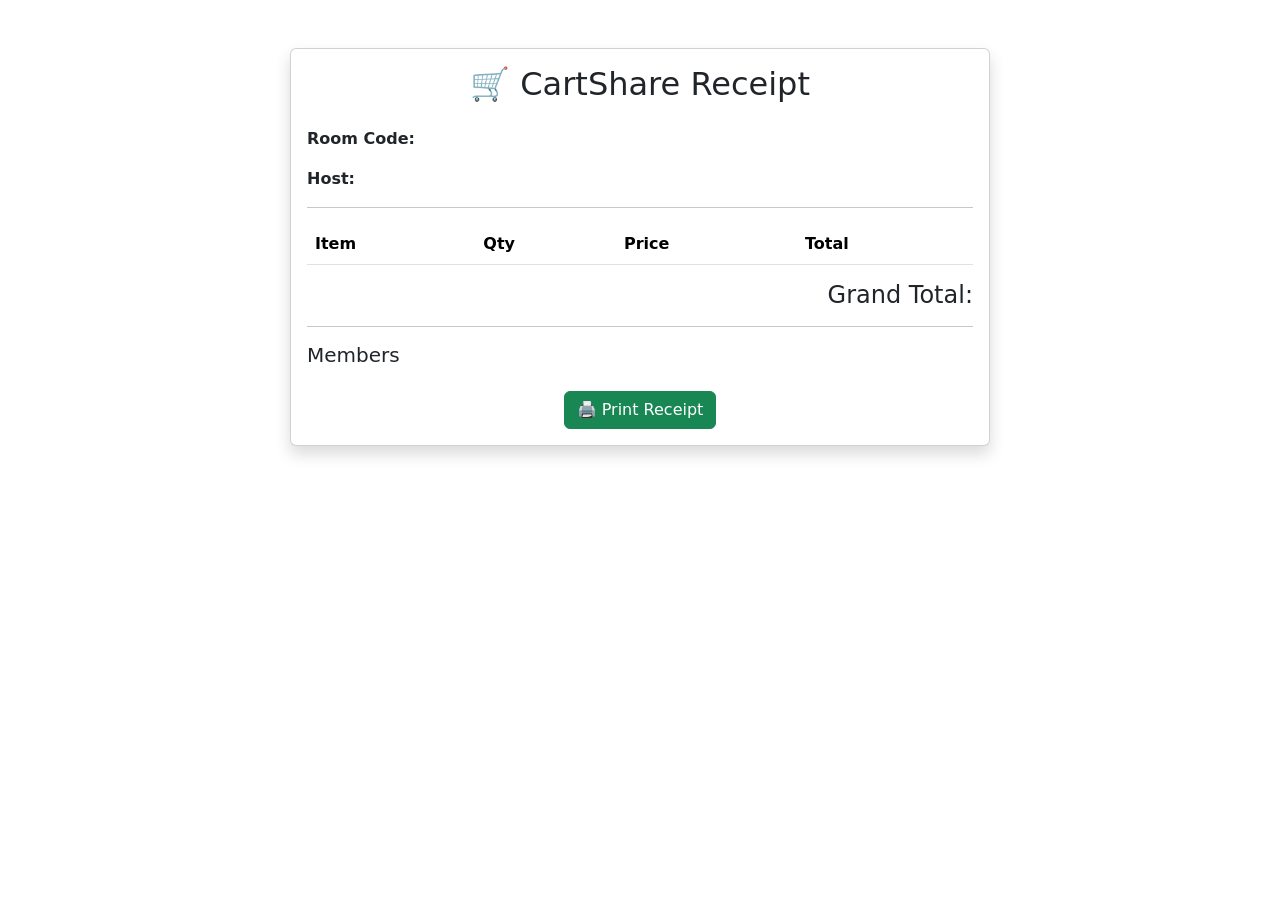
==== pages/receipt.html @ 678c9bb9 "receipt option and its backend process" ====
<!DOCTYPE html>
<html lang="en">

<head>

    <meta charset="UTF-8">
    <meta name="viewport" content="width=device-width, initial-scale=1.0">

    <title>CartShare Receipt</title>

    <link href="https://cdn.jsdelivr.net/npm/bootstrap@5.3.7/dist/css/bootstrap.min.css" rel="stylesheet">

    <link rel="stylesheet" href="../css/receipt.css">

</head>

<body>

<div class="container py-5">

    <div class="card shadow mx-auto" style="max-width:700px;">

        <div class="card-body">

            <h2 class="text-center mb-4">
                🛒 CartShare Receipt
            </h2>

            <p>
                <strong>Room Code:</strong>
                <span id="receiptRoom"></span>
            </p>

            <p>
                <strong>Host:</strong>
                <span id="receiptHost"></span>
            </p>

            <hr>

            <table class="table">

                <thead>

                    <tr>

                        <th>Item</th>

                        <th>Qty</th>

                        <th>Price</th>

                        <th>Total</th>

                    </tr>

                </thead>

                <tbody id="receiptItems">

                </tbody>

            </table>

            <h4 class="text-end">

                Grand Total:
                <span id="receiptTotal"></span>

            </h4>

            <hr>

            <h5>

                Members

            </h5>

            <ul id="receiptMembers">

            </ul>

            <div class="text-center mt-4">

                <button
                    class="btn btn-success"
                    onclick="window.print()">

                    🖨 Print Receipt

                </button>

            </div>

        </div>

    </div>

</div>

<script src="../js/receipt.js"></script>

</body>

</html>
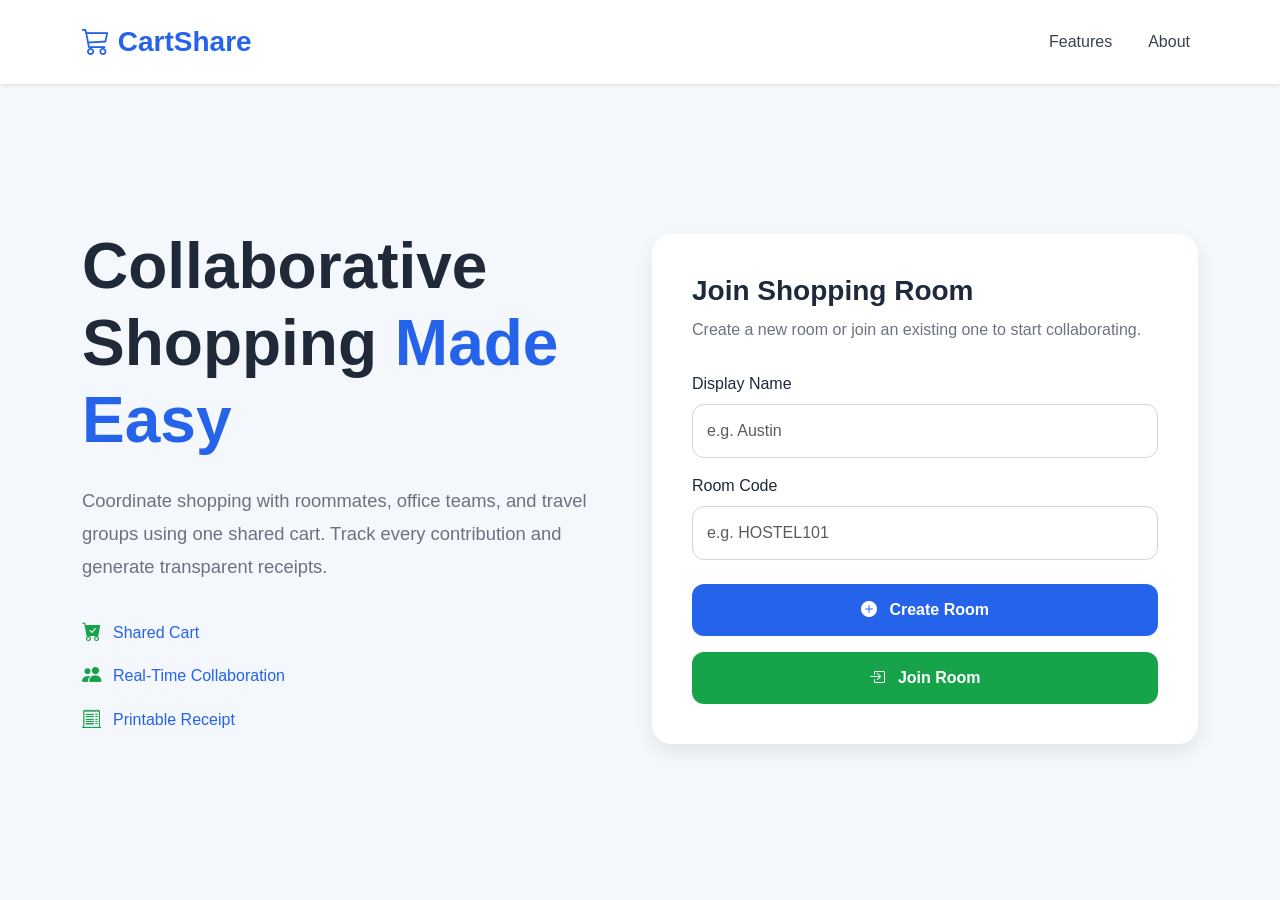
==== commit ba52ebc1: "Repaired bugs and fixed minut damages in the backend" ====
--- a/pages/receipt.html
+++ b/pages/receipt.html
@@ -35,6 +35,21 @@
                 <strong>Host:</strong>
                 <span id="receiptHost"></span>
             </p>
+
+            <p>
+    <strong>Date:</strong>
+    <span id="receiptDate"></span>
+</p>
+
+<p>
+    <strong>Total Items:</strong>
+    <span id="totalItems"></span>
+</p>
+
+<p>
+    <strong>Total Members:</strong>
+    <span id="totalMembers"></span>
+</p>
 
             <hr>
 
@@ -83,6 +98,22 @@
 
             <div class="text-center mt-4">
 
+                <hr>
+
+<div class="text-center text-muted mt-4">
+
+    <small>
+
+        Thank you for using <strong>CartShare</strong> ❤️
+
+        <br>
+
+        This receipt was generated electronically.
+
+    </small>
+
+</div>
+
                 <button
                     class="btn btn-success"
                     onclick="window.print()">
--- a/css/receipt.css
+++ b/css/receipt.css
@@ -0,0 +1,16 @@
+@media print {
+
+    body {
+        background: white;
+    }
+
+    .btn {
+        display: none;
+    }
+
+    .card {
+        border: none;
+        box-shadow: none;
+    }
+
+}
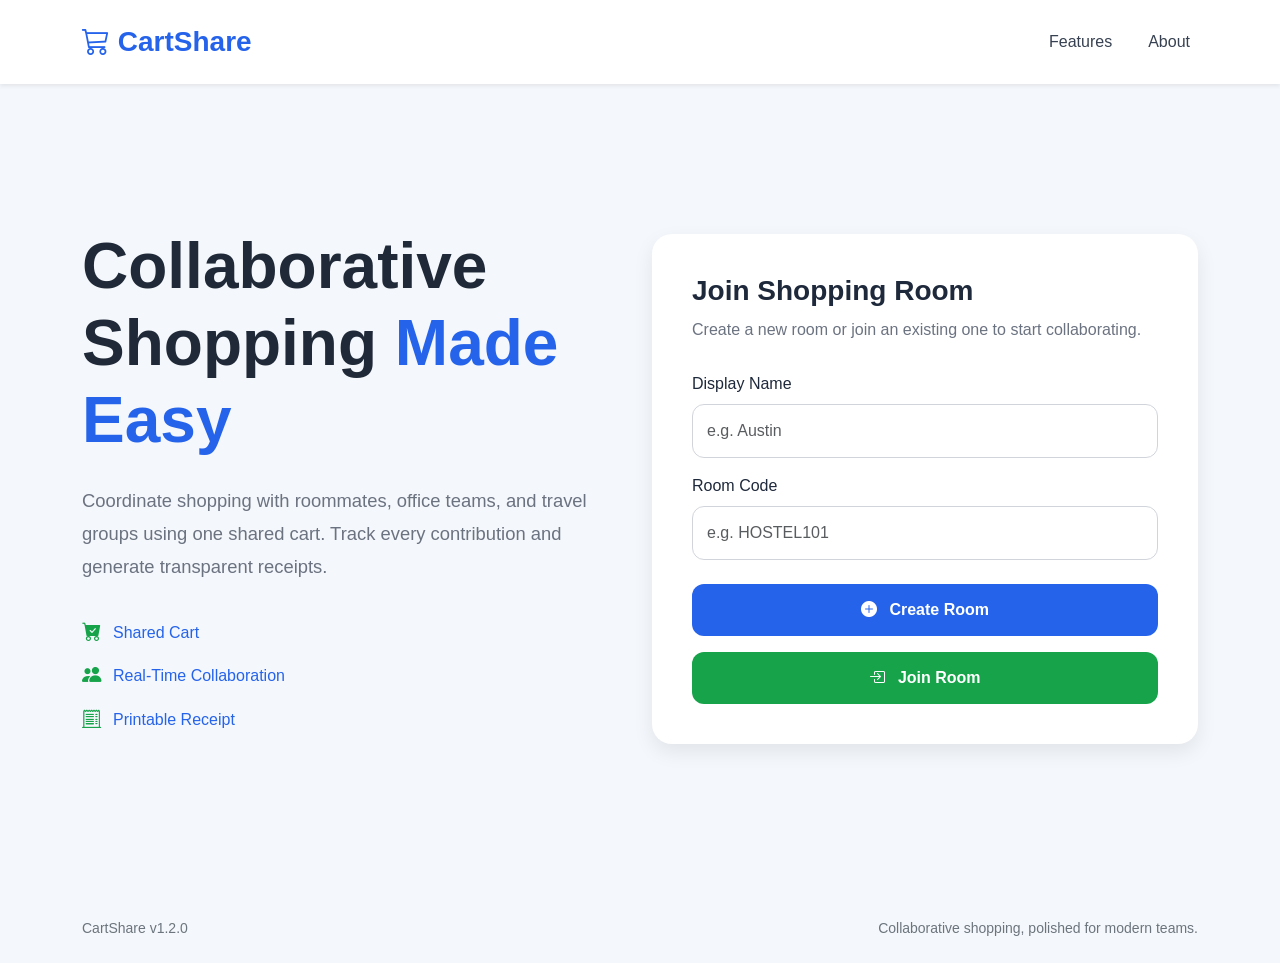
==== commit 230bb1ee: "professional readme" ====
--- a/pages/receipt.html
+++ b/pages/receipt.html
@@ -2,136 +2,111 @@
 <html lang="en">
 
 <head>
-
     <meta charset="UTF-8">
     <meta name="viewport" content="width=device-width, initial-scale=1.0">
 
-    <title>CartShare Receipt</title>
+    <title>CartShare | Receipt</title>
 
-    <link href="https://cdn.jsdelivr.net/npm/bootstrap@5.3.7/dist/css/bootstrap.min.css" rel="stylesheet">
-
+    <link href="https://cdn.jsdelivr.net/npm/bootstrap@5.3.8/dist/css/bootstrap.min.css" rel="stylesheet" integrity="sha384-sRIl4kxILFvY47J16cr9ZwB07vP4J8+LH7qKQnuqkuIAvNWLzeN8tE5YBujZqJLB" crossorigin="anonymous">
+    <link rel="stylesheet" href="https://cdn.jsdelivr.net/npm/bootstrap-icons@1.13.1/font/bootstrap-icons.min.css" integrity="sha384-CK2SzKma4jA5H/MXDUU7i1TqZlCFaD4T01vtyDFvPlD97JQyS+IsSh1nI2EFbpyk" crossorigin="anonymous">
+    <link rel="icon" type="image/svg+xml" href="../assets/images/icons/logo/favicon.svg">
     <link rel="stylesheet" href="../css/receipt.css">
-
 </head>
 
-<body>
+<body class="receipt-page">
 
-<div class="container py-5">
-
-    <div class="card shadow mx-auto" style="max-width:700px;">
-
-        <div class="card-body">
-
-            <h2 class="text-center mb-4">
-                🛒 CartShare Receipt
-            </h2>
-
-            <p>
-                <strong>Room Code:</strong>
-                <span id="receiptRoom"></span>
-            </p>
-
-            <p>
-                <strong>Host:</strong>
-                <span id="receiptHost"></span>
-            </p>
-
-            <p>
-    <strong>Date:</strong>
-    <span id="receiptDate"></span>
-</p>
-
-<p>
-    <strong>Total Items:</strong>
-    <span id="totalItems"></span>
-</p>
-
-<p>
-    <strong>Total Members:</strong>
-    <span id="totalMembers"></span>
-</p>
-
-            <hr>
-
-            <table class="table">
-
-                <thead>
-
-                    <tr>
-
-                        <th>Item</th>
-
-                        <th>Qty</th>
-
-                        <th>Price</th>
-
-                        <th>Total</th>
-
-                    </tr>
-
-                </thead>
-
-                <tbody id="receiptItems">
-
-                </tbody>
-
-            </table>
-
-            <h4 class="text-end">
-
-                Grand Total:
-                <span id="receiptTotal"></span>
-
-            </h4>
-
-            <hr>
-
-            <h5>
-
-                Members
-
-            </h5>
-
-            <ul id="receiptMembers">
-
-            </ul>
-
-            <div class="text-center mt-4">
-
-                <hr>
-
-<div class="text-center text-muted mt-4">
-
-    <small>
-
-        Thank you for using <strong>CartShare</strong> ❤️
-
-        <br>
-
-        This receipt was generated electronically.
-
-    </small>
-
-</div>
-
-                <button
-                    class="btn btn-success"
-                    onclick="window.print()">
-
-                    🖨 Print Receipt
-
-                </button>
-
-            </div>
-
+<div class="receipt-page-shell py-4 py-lg-5">
+    <div class="container">
+        <div class="receipt-toolbar d-flex flex-wrap justify-content-between align-items-center gap-3 mb-4 no-print">
+            <a href="room.html" class="btn btn-light action-btn">
+                <i class="bi bi-arrow-left me-2"></i>Back to Room
+            </a>
+            <button class="btn btn-primary action-btn" id="printReceiptBtn" type="button">
+                <i class="bi bi-printer me-2"></i>Print Receipt
+            </button>
         </div>
 
+        <section class="receipt-card card border-0 shadow-soft mx-auto">
+            <div class="card-body p-4 p-lg-5">
+                <header class="receipt-header">
+                    <div class="brand-block">
+                        <div class="receipt-logo">
+                            <i class="bi bi-cart3"></i>
+                        </div>
+                        <div>
+                            <p class="receipt-eyebrow mb-1">CartShare Invoice</p>
+                            <h1 class="h3 fw-bold mb-1">Shared Shopping Receipt</h1>
+                            <p class="text-secondary mb-0">Transparent itemized summary for every member.</p>
+                        </div>
+                    </div>
+
+                    <div class="receipt-meta-grid">
+                        <div class="meta-card">
+                            <span class="meta-label">Room</span>
+                            <strong id="receiptRoom" class="meta-value">-</strong>
+                        </div>
+                        <div class="meta-card">
+                            <span class="meta-label">Host</span>
+                            <strong id="receiptHost" class="meta-value">-</strong>
+                        </div>
+                        <div class="meta-card">
+                            <span class="meta-label">Date</span>
+                            <strong id="receiptDate" class="meta-value">-</strong>
+                        </div>
+                        <div class="meta-card">
+                            <span class="meta-label">Members</span>
+                            <strong id="totalMembers" class="meta-value">0</strong>
+                        </div>
+                        <div class="meta-card">
+                            <span class="meta-label">Items</span>
+                            <strong id="totalItems" class="meta-value">0</strong>
+                        </div>
+                    </div>
+                </header>
+
+                <div class="receipt-divider"></div>
+
+                <div class="table-responsive receipt-table-wrap">
+                    <table class="table receipt-table align-middle mb-0">
+                        <thead>
+                            <tr>
+                                <th>Item Name</th>
+                                <th>Added By</th>
+                                <th class="text-center">Qty</th>
+                                <th class="text-end">Price</th>
+                                <th class="text-end">Total</th>
+                            </tr>
+                        </thead>
+                        <tbody id="receiptItems"></tbody>
+                    </table>
+                </div>
+
+                <div class="receipt-summary d-flex flex-wrap justify-content-between align-items-center gap-3 mt-4">
+                    <div class="summary-copy">
+                        <span class="text-secondary d-block">Grand Total</span>
+                        <strong class="receipt-total" id="receiptTotal">₹0</strong>
+                    </div>
+                    <div class="summary-note text-secondary">
+                        Item totals are calculated from the latest shared room state.
+                    </div>
+                </div>
+
+                <div class="receipt-members mt-4">
+                    <h2 class="h6 text-uppercase text-secondary fw-bold mb-3">Members</h2>
+                    <div id="receiptMembers" class="member-chip-list"></div>
+                </div>
+
+                <footer class="receipt-footer mt-4 pt-4">
+                    <p class="mb-2 fw-semibold">CartShare</p>
+                    <p class="text-secondary mb-0">Thank you for using CartShare for collaborative shopping.</p>
+                </footer>
+            </div>
+        </section>
     </div>
-
 </div>
 
 <script src="../js/receipt.js"></script>
 
 </body>
 
-</html>+</html>
--- a/css/receipt.css
+++ b/css/receipt.css
@@ -1,16 +1,314 @@
+:root {
+    --bg: #eef4fb;
+    --surface: #ffffff;
+    --text: #102033;
+    --muted: #64748b;
+    --border: rgba(148, 163, 184, 0.2);
+    --shadow: 0 18px 48px rgba(15, 23, 42, 0.12);
+    --primary: #2563eb;
+    --success: #16a34a;
+    --card-radius: 24px;
+}
+
+* {
+    box-sizing: border-box;
+}
+
+body.receipt-page {
+    margin: 0;
+    min-height: 100vh;
+    font-family: "Poppins", "Segoe UI", sans-serif;
+    color: var(--text);
+    background:
+        radial-gradient(circle at top left, rgba(37, 99, 235, 0.12), transparent 24%),
+        linear-gradient(180deg, #f8fbff 0%, var(--bg) 100%);
+}
+
+.receipt-page-shell {
+    min-height: 100vh;
+}
+
+.receipt-card {
+    max-width: 1120px;
+    border-radius: var(--card-radius);
+    background: rgba(255, 255, 255, 0.92);
+    -webkit-backdrop-filter: blur(16px);
+    backdrop-filter: blur(16px);
+    box-shadow: var(--shadow);
+    overflow: hidden;
+}
+
+.receipt-toolbar .action-btn {
+    border-radius: 14px;
+    font-weight: 600;
+    transition: transform 180ms ease, box-shadow 180ms ease;
+}
+
+.receipt-toolbar .action-btn:hover {
+    transform: translateY(-2px);
+    box-shadow: 0 12px 24px rgba(15, 23, 42, 0.1);
+}
+
+.receipt-header {
+    display: grid;
+    gap: 1.5rem;
+}
+
+.brand-block {
+    display: flex;
+    align-items: center;
+    gap: 1rem;
+}
+
+.receipt-logo {
+    width: 64px;
+    height: 64px;
+    display: inline-flex;
+    align-items: center;
+    justify-content: center;
+    border-radius: 20px;
+    color: #fff;
+    font-size: 1.55rem;
+    background: linear-gradient(135deg, #1d4ed8, #166534);
+    box-shadow: 0 14px 30px rgba(37, 99, 235, 0.24);
+}
+
+.receipt-eyebrow {
+    color: var(--primary);
+    font-size: 0.78rem;
+    font-weight: 700;
+    letter-spacing: 0.08em;
+    text-transform: uppercase;
+}
+
+.receipt-meta-grid {
+    display: grid;
+    grid-template-columns: repeat(2, minmax(0, 1fr));
+    gap: 0.8rem;
+}
+
+.meta-card {
+    padding: 0.95rem 1rem;
+    border-radius: 18px;
+    background: #f8fbff;
+    border: 1px solid var(--border);
+}
+
+.meta-label {
+    display: block;
+    margin-bottom: 0.3rem;
+    color: var(--muted);
+    font-size: 0.78rem;
+    font-weight: 600;
+    text-transform: uppercase;
+    letter-spacing: 0.06em;
+}
+
+.meta-value {
+    font-size: 0.98rem;
+}
+
+.receipt-divider {
+    height: 1px;
+    margin: 1.5rem 0;
+    background: linear-gradient(90deg, transparent, rgba(148, 163, 184, 0.45), transparent);
+}
+
+.receipt-table-wrap {
+    border-radius: 20px;
+    overflow: hidden;
+    border: 1px solid var(--border);
+}
+
+.receipt-table {
+    margin-bottom: 0;
+}
+
+.receipt-table thead th {
+    padding: 1rem;
+    background: linear-gradient(180deg, #f8fbff, #eef4fb);
+    border-bottom: 1px solid var(--border);
+    color: #334155;
+    font-size: 0.8rem;
+    font-weight: 700;
+    text-transform: uppercase;
+    letter-spacing: 0.05em;
+    white-space: nowrap;
+}
+
+.receipt-table tbody td {
+    padding: 1rem;
+    vertical-align: middle;
+    border-top: 1px solid rgba(226, 232, 240, 0.8);
+}
+
+.receipt-item-name {
+    font-weight: 600;
+}
+
+.receipt-summary {
+    padding: 1rem 1.15rem;
+    border-radius: 18px;
+    background: linear-gradient(135deg, rgba(37, 99, 235, 0.08), rgba(22, 163, 74, 0.06));
+    border: 1px solid var(--border);
+}
+
+.receipt-total {
+    font-size: 2rem;
+    color: var(--success);
+}
+
+.member-chip-list {
+    display: flex;
+    flex-wrap: wrap;
+    gap: 0.6rem;
+}
+
+.member-chip {
+    display: inline-flex;
+    align-items: center;
+    padding: 0.55rem 0.8rem;
+    border-radius: 999px;
+    background: #f8fbff;
+    border: 1px solid var(--border);
+    font-size: 0.88rem;
+    font-weight: 600;
+}
+
+.member-chip-host {
+    color: #ffffff;
+    background: linear-gradient(135deg, #166534, #16a34a);
+}
+
+.receipt-footer {
+    border-top: 1px solid rgba(148, 163, 184, 0.18);
+}
+
+.receipt-empty-state {
+    min-height: 220px;
+    display: grid;
+    place-items: center;
+    text-align: center;
+    padding: 1.5rem;
+    border-radius: 18px;
+    background: #fff;
+}
+
+.receipt-empty-state i {
+    display: inline-flex;
+    align-items: center;
+    justify-content: center;
+    width: 70px;
+    height: 70px;
+    margin-bottom: 0.9rem;
+    border-radius: 22px;
+    color: #fff;
+    font-size: 1.55rem;
+    background: linear-gradient(135deg, #1d4ed8, #1e40af);
+}
+
+.shadow-soft {
+    box-shadow: var(--shadow);
+}
+
+.btn:focus-visible {
+    outline: none;
+    box-shadow: 0 0 0 0.25rem rgba(37, 99, 235, 0.16);
+}
+
+@media (min-width: 992px) {
+    .receipt-header {
+        grid-template-columns: 1.15fr 1fr;
+        align-items: start;
+    }
+}
+
+@media (max-width: 767.98px) {
+    .brand-block {
+        align-items: flex-start;
+    }
+
+    .receipt-meta-grid {
+        grid-template-columns: 1fr;
+    }
+
+    .receipt-table thead {
+        display: none;
+    }
+
+    .receipt-table,
+    .receipt-table tbody,
+    .receipt-table tr,
+    .receipt-table td {
+        display: block;
+        width: 100%;
+    }
+
+    .receipt-table tr {
+        margin-bottom: 1rem;
+        border: 1px solid var(--border);
+        border-radius: 16px;
+        overflow: hidden;
+        background: #fff;
+    }
+
+    .receipt-table td {
+        display: flex;
+        justify-content: space-between;
+        gap: 1rem;
+        text-align: right !important;
+    }
+
+    .receipt-table td::before {
+        content: attr(data-label);
+        font-weight: 700;
+        color: #334155;
+        text-align: left;
+    }
+
+    .receipt-table td:first-child {
+        text-align: left !important;
+    }
+
+    .receipt-table td:first-child::before {
+        display: none;
+    }
+}
+
 @media print {
-
-    body {
-        background: white;
-    }
-
+    body.receipt-page {
+        background: #fff;
+    }
+
+    .no-print,
+    .receipt-toolbar,
     .btn {
-        display: none;
-    }
-
-    .card {
-        border: none;
+        display: none !important;
+    }
+
+    .receipt-page-shell {
+        padding: 0 !important;
+    }
+
+    .receipt-card {
         box-shadow: none;
-    }
-
-}+        border: 0;
+        max-width: none;
+    }
+
+    .receipt-card,
+    .meta-card,
+    .receipt-summary,
+    .receipt-table-wrap {
+        background: #fff !important;
+    }
+
+    .receipt-table thead th {
+        background: #f3f7fb !important;
+    }
+
+    .receipt-card,
+    .receipt-footer {
+        break-inside: avoid;
+    }
+}
